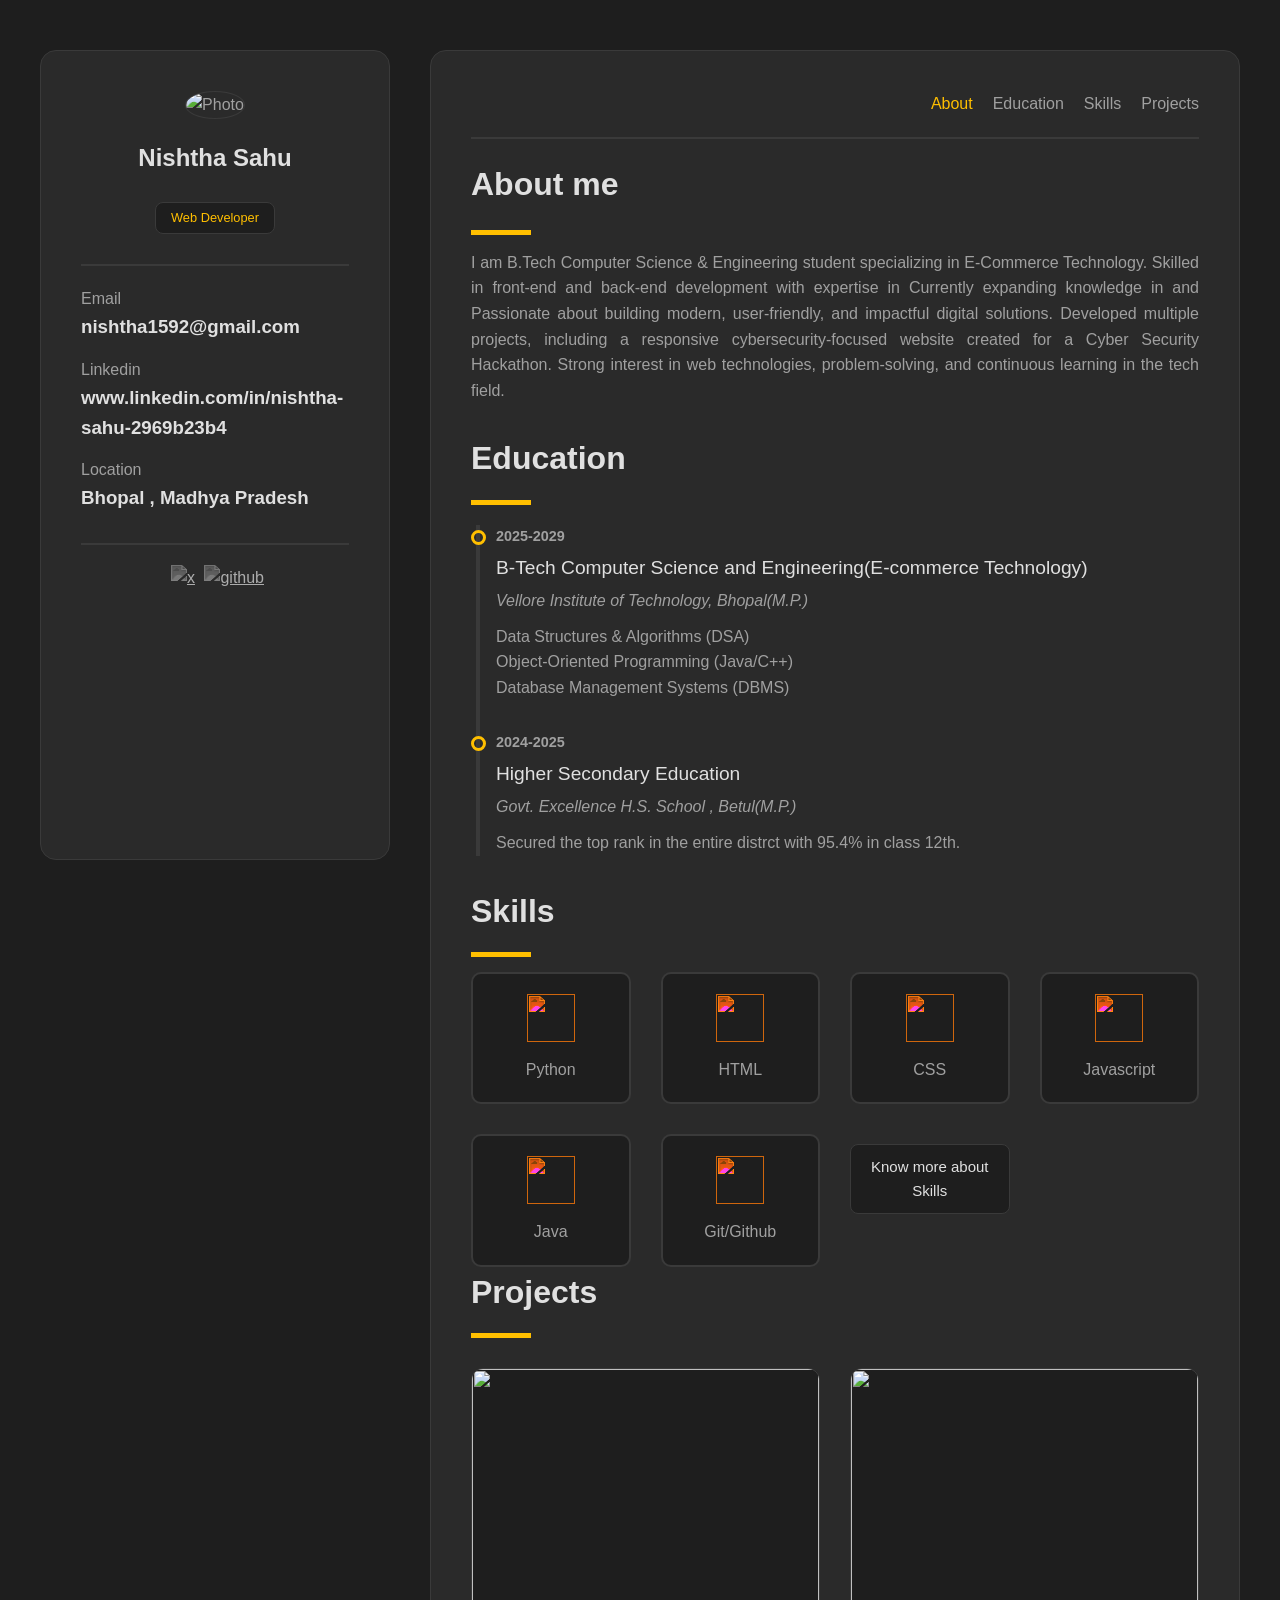
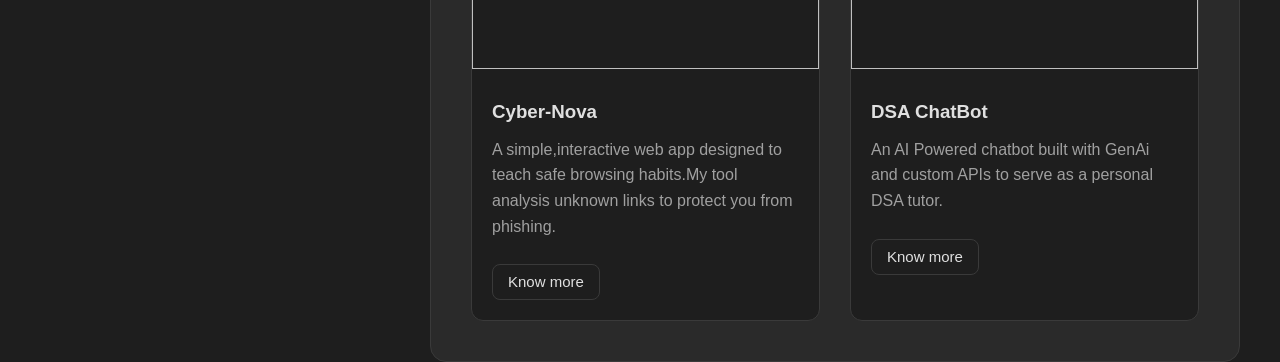
==== index.html @ 009015fe "Add files via upload" ====
<!DOCTYPE html>
<html lang="en">
<head>
    <meta charset="UTF-8">
    <meta name="viewport" content="width=device-width, initial-scale=1.0">
    <title>Portfolio</title>
    <link rel="stylesheet" href="./style.css">
    <link
  href="https://cdn.jsdelivr.net/npm/remixicon@4.9.0/fonts/remixicon.css"
  rel="stylesheet"
/>
    
</head>
<body>
    <!-- main-container -->
    <div class="main-container">
        <!-- Sidebar -->
            <div class="sidebar">
                <div class="profile">
                    <img src="https://i.pinimg.com/736x/c0/27/be/c027bec07c2dc08b9df60921dfd539bd.jpg" alt="Photo">
                    <h2 class="name">Nishtha Sahu</h2>
                    <span>Web Developer</span>
                </div>
                <div class="contact">
                    <div class="email">
                         <p>Email</p>
                        <h3>nishtha1592@gmail.com</h3>
                    </div>
                    <div class="phone">
                        <p>Linkedin</p>
                        <h3>www.linkedin.com/in/nishtha-sahu-2969b23b4</h3>
                    </div>
                     <div class="location">
                        <p>Location</p>
                        <h3>Bhopal , Madhya Pradesh</h3>  
                    </div>
                </div>
                <div class="social">
                       
                        <a href="nishtha1592@gmail.com"><img src="https://simpleicons.org/icons/gmail.svg" alt="x"></a>
                        <a href="https://github.com/nishtha1592-cell"><img src="https://simpleicons.org/icons/github.svg" alt="github"></a>
                        
                </div>
            </div>
         <!-- Main-content  -->
          <div class="main-content">
            <div class="navigation"> <!-- Navigation -->
                <nav class="nav"> 
                   <a href="#about" class="active">About</a>
                   <a href="#edu">Education</a>
                   <a href="#skills">Skills </a>
                   <a href="#Project">Projects</a>
                </nav>
            </div>
            <div id="about">
                <h2 id="heading">About me</h2>
                <div class="line"></div>
                <p>I am B.Tech Computer Science & Engineering student specializing in E-Commerce Technology. Skilled in front-end and back-end development with expertise in <span HTML, CSS, JavaScript, and responsive web design.></span>
                    Currently expanding knowledge in <span Java ></span> and <span software development.></span> Passionate about building modern, user-friendly, and impactful digital solutions.
                    Developed multiple projects, including <span“CyberNova,”></span>a responsive cybersecurity-focused website created for a Cyber Security Hackathon. 
                    Strong interest in web technologies, problem-solving, and continuous learning in the tech field.</p>
            </div>
            <div id="edu">
                <h2>Education</h2>
                <div class="line"></div>
                <div class="edutech">
                    <div class="first">
                    <h4 class="year">2025-2029</h4>
                    <h3 class="course">B-Tech Computer Science and Engineering(E-commerce Technology) </h3>
                    <p class="clg">Vellore Institute of Technology, Bhopal(M.P.)</p>
                    <p class="goal">Data Structures & Algorithms (DSA)</p>
                    <p class="goal ">Object-Oriented Programming (Java/C++) </p>
                    <p class="goal">Database Management Systems (DBMS)</p> 
                    <div class="circle"></div>
                </div>
                 <div class="second">
                    <h4 class="year">2024-2025</h4>
                    <h3 class="course">Higher Secondary Education </h3>
                    <p class="clg">Govt. Excellence H.S. School , Betul(M.P.)</p>
                    <p class="goal">Secured the top rank in the entire distrct with 95.4% in class 12th. </p>
                    <div class="circle"></div>
                </div>
                <div class="linear"></div>
                </div>
            </div>
            <div id="skills">
                 <h2>Skills</h2>
                <div class="line"></div>
                <div class="grid">
                    
                    <div class="box">
                        <img src="https://simpleicons.org/icons/python.svg" alt="">
                        <h3>Python</h3>
                    </div>
                    <div class="box">
                        <img src="https://simpleicons.org/icons/html5.svg" alt="">
                        <h3>HTML</h3>
                    </div>
                    <div class="box">
                         <img src="https://simpleicons.org/icons/css.svg" alt="">
                        <h3>CSS</h3>
                    </div>
                    <div class="box">
                         <img src="https://simpleicons.org/icons/javascript.svg" alt="">
                        <h3>Javascript</h3>
                    </div>
                    <div class="box">
                         <img src="https://cdn-icons-png.flaticon.com/512/152/152760.png" alt="">
                        <h3>Java</h3>
                    </div>
                    <div class="box">
                         <img src="https://simpleicons.org/icons/github.svg" alt="">
                        <h3>Git/Github</h3>
                    </div>
                    <a href="./index2.html">Know more about Skills</a>
                </div>
                
            </div>
            <div id="project">
                 <h2>Projects</h2>
                <div class="line"></div>
                <div class="special">
                    <div class="one">
                        <img src="https://cyber-nova-nine.vercel.app/lock.jpg" alt="">
                       <div class="card">
                         <h3>Cyber-Nova</h3>
                         <p>A simple,interactive web app designed to teach safe browsing habits.My tool analysis unknown links to protect you from phishing.</p>
                         <a href="https://cyber-nova-nine.vercel.app/">Know more</a>
                       </div>
                    </div>
                    <div class="one">
                        <img src="https://www.shutterstock.com/image-photo/person-using-smartphone-interact-friendly-600nw-2482428287.jpg" alt="">
                        <div class="card">
                         <h3>DSA ChatBot</h3>
                         <p>An AI Powered chatbot built with GenAi and custom APIs to serve as a personal DSA tutor.</p>
                         <a href="./project2.html">Know more</a>
                        </div>
                    </div>
                </div>
            </div>

          </div>
    </div>
</body>
</html>
---- style.css ----
*{
    padding: 0px;
    margin: 0px;
    box-sizing: border-box;
}

body{
    background-color: #1e1e1e;
    font-family: sans-serif;
    color: #a0a0a0;
    line-height: 1.6;
}
/* Main-Container */
.main-container{
    display: grid;
    grid-template-columns: 350px 1fr;
    padding-top: 50px;
    margin: auto;
    max-width: 1200px;
    gap: 40px;
}
/* Sidebar */
.sidebar{
     height: 90vh;
    background-color:#2a2a2a;
    border: 1px solid #3a3a3a;
    border-radius: 16px;
    position: sticky;
    top: 40px;
    padding: 40px;
 
}
/* Main content */
.main-content{
     background-color:#2a2a2a;
    border: 1px solid #3a3a3a;
    border-radius: 16px;
    padding: 40px;
}

/* Profile Section */

.profile{
    text-align: center;
}
.profile img{
     height: 120px;
    width: 120px;
    border-radius: 50%;
    border: 1px solid #3a3a3a;
}

.profile h2{
    font-size: 1.5rem;
    font-weight: 700;
    margin-top: 20px;
    color: #e0e0e0;
}

.profile span{
    background-color: #1e1e1e;
    padding: 5px 15px;
    color: #FFBF00;
    border: 1px solid #3a3a3a;
    font-size: 0.8rem;
    border-radius: 8px;
    display: inline-block;
    margin-top: 10px;
}

/* Contact Section*/

.contact{
     margin-top: 30px;
    border-top: 2px solid #3a3a3a;
    padding-top:20px;
}

.contact h3{
    color: #e0e0e0;
    text-decoration: none;
}

.contact p{
    font-weight: 500;
    font-size: 1 rem;
    color: #a0a0a0;
}

.email,.phone{
     margin-bottom: 15px;
}

/* Social section */

.social{
      margin-top: 30px;
    border-top: 2px solid #3a3a3a;
    padding-top:20px;
    text-align: center;
}

.social img{
     height: 24px;
    width: 24px;
    margin-left: 5px;
    filter: grayscale(1) invert(0.7);
    transition: filter 0.3s ease;

}

.social img:hover{
     filter: grayscale(0) invert(0);

}

/* Main content */
/* Nevigation bar */
.navigation{
    border-bottom: 2px solid #3a3a3a;
    margin-bottom: 20px;
    padding-bottom: 20px;
}

nav{
    display: flex;
    justify-content: flex-end;
    gap: 20px;
}

nav a{
    text-decoration: none;
    color: #a0a0a0;
    font-weight: 500;
    transition: color 0.3s ease;
}

.active ,nav a:hover {
    color:#FFBF00;
}

/* About section */
 h2{
     color: #e0e0e0;
    font-size: 2rem;
    margin-bottom: 15px;
     
}

#about p{
     text-align: justify;
    color: #a0a0a0;   
}

.line{
     width: 60px;
    height: 5px;
    background-color: #FFBF00;
    margin-bottom: 15px;
}
#heading{
    margin-bottom: 20px;
}

.about p span{
    color: #edbc26;
}

/* Education section */
#edu{
    margin-top: 30px;
}

.edutech{
     position: relative;
    margin-top: 20px;
}

.first,.second{
     margin-bottom: 30px;
    padding-left: 25px;
    position: relative;
}

.year{
     font-size: 0.9rem;
    color: #a0a0a0;
    margin-bottom: 5px;
}

.course{
     color: #e0e0e0;
    font-size: 1.2rem;
    font-weight: 500;
    margin-bottom: 5px;
}

.clg{
     font-style: italic;
    color: #a0a0a0;
    margin-bottom: 10px;

}

.goal{
     color: #a0a0a0;

}

.circle{
     height: 15px;
    width: 15px;
    border: 3px solid #FFBF00;
    border-radius: 50%;
    position: absolute;
    top:5px;
    left: 0px;
    z-index: 5;
}
.linear{
     position: absolute;
    width: 2px;
    top:0px;
    bottom: 0px;
    left: 5px;
    border: 2px solid #3a3a3a;
}

/* Skills section */



.grid{
   
     display: grid;
    grid-template-columns: repeat(4, 1fr);
    grid-template-rows: 1fr  1fr  ;
     gap: 30px;

    
    text-align: center;
    
}

.box:hover{
     transform: scale(1.1);
    box-shadow: 0px 0px 10px 5px rgba(0, 0, 0, 0.3);

}
.box img{
     height: 48px;
    width: 48px;
    filter: invert(75%) sepia(50%) saturate(1000%) hue-rotate(350deg) brightness(110%) contrast(101%);
    margin-bottom: 15px;
}

.box h3{
     font-size: 1rem;
    font-weight: 500;
}

.box{
     padding: 20px;
    border-radius: 10px;
    border: 2px solid #3a3a3a;
    background-color: #1e1e1e;
    transition: all 0.3s ease;

}
.grid a{
    height: 70px;
    text-decoration: none;
    color: #e0e0e0;
    font-weight: 500;
    background-color: #1e1e1e;
    padding: 10px 15px;
    /* color: #FFBF00; */
    border: 1px solid #3a3a3a;
    font-size: 15px;
    border-radius: 8px;
    display: inline-block;
    margin-top: 10px;
    
}

/* Projects section */
.special{
    gap: 30px;
    margin-top: 30px;
    display: grid ;
    grid-template-columns: 1fr 1fr ;
    /* grid-template-rows: 1fr 1fr; */
    
}

.one{
    background-color: #1e1e1e;
    border-radius: 12px;
    border: 1px solid #3a3a3a;
    overflow: hidden;
    transition: transform 0.5s ease, box-shadow 0.5s ease;
}

.one:hover{
    transform: translateY(-10px);
    box-shadow: 0px 0px 10px 5px rgba(0, 0, 0, 0.3);
}

.one img{
     height: 300px;
    width: 100%;
    object-fit: cover;
}

.card{
    padding: 20px;
}
.one h3{
     color: #e0e0e0;
    margin-bottom: 10px;
    cursor: pointer;
}

.one p{
     color: #a0a0a0;
    line-height: 1.6;
    margin-bottom: 15px;
}
.special a{
    text-decoration: none;
    color: #e0e0e0;
    font-weight: 500;
    background-color: #1e1e1e;
    padding: 5px 15px;
    /* color: #FFBF00; */
    border: 1px solid #3a3a3a;
    font-size: 15px;
    border-radius: 8px;
    display: inline-block;
    margin-top: 10px;
}



@media screen and (max-width:1200px) {
    .main-container{
        grid-template-columns: 1fr;
        padding: 20px;
    }

    .sidebar{
        position: static;
        height: auto;
    }
}

@media screen and (max-width:750px) {
    .project-container{
        grid-template-columns: 1fr;
    }

    #navigation nav {
        /* Adjust nav for smaller screens */
        justify-content: center;
        flex-wrap: wrap;
    }

    .sidebar{
        display: flex;
        justify-content: center;
        gap: 40px;
    }
}
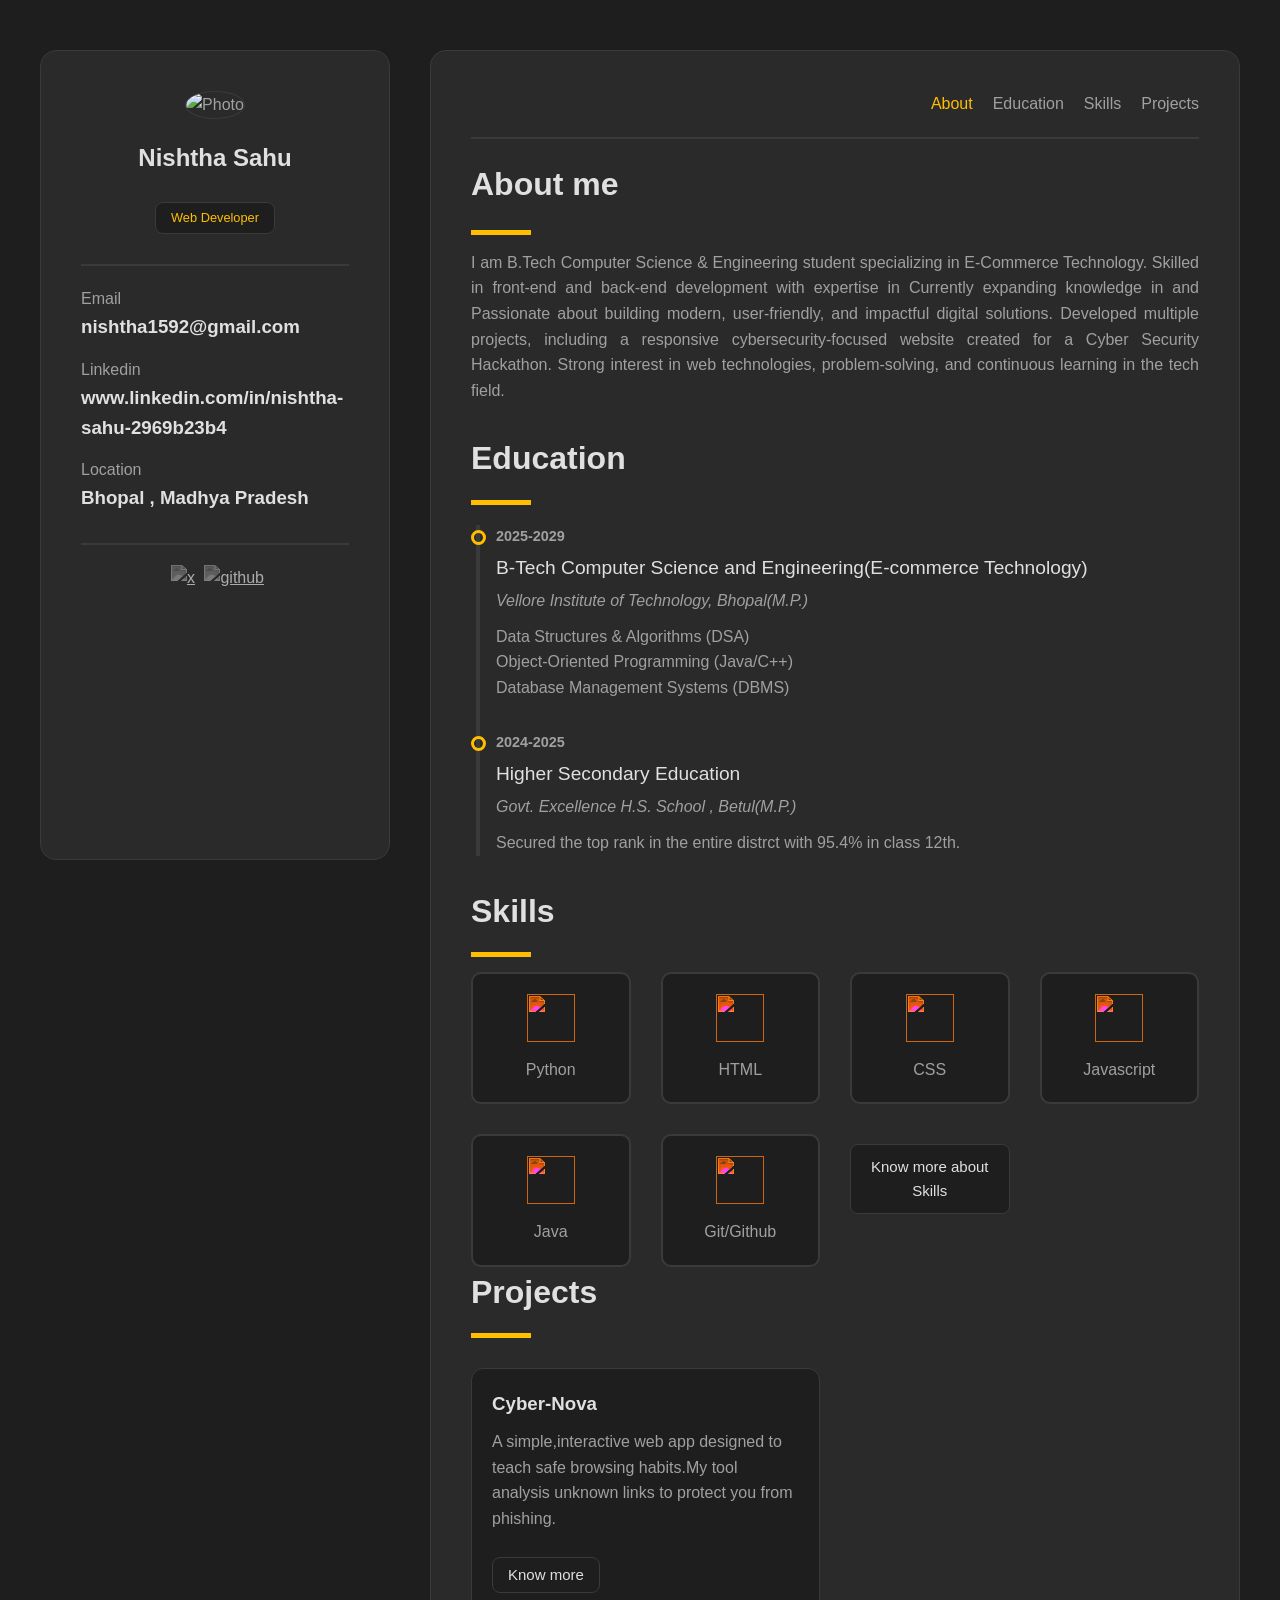
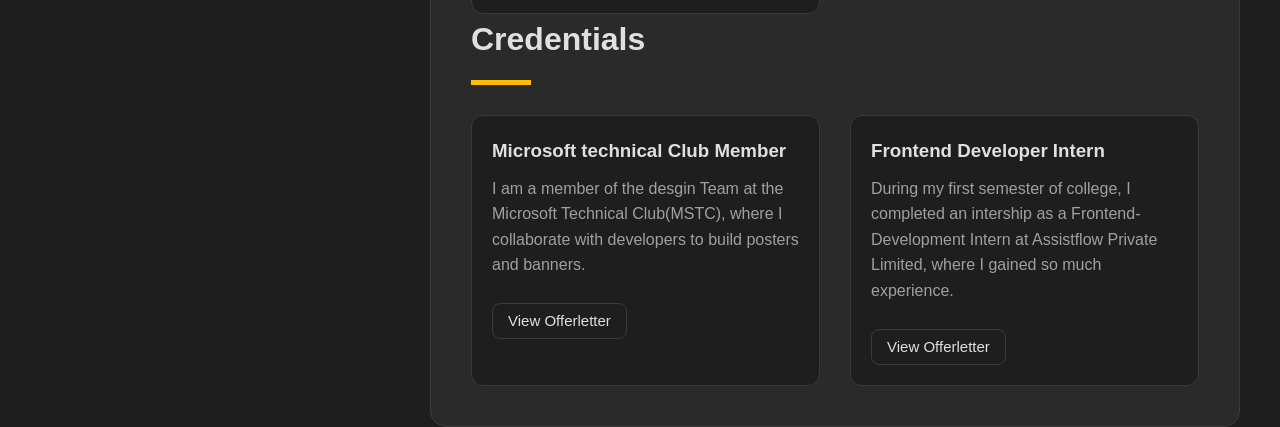
==== commit 77c3a9d4: "Update index.html" ====
--- a/index.html
+++ b/index.html
@@ -121,25 +121,43 @@
                 <div class="line"></div>
                 <div class="special">
                     <div class="one">
-                        <img src="https://cyber-nova-nine.vercel.app/lock.jpg" alt="">
+                        <!-- <img src="https://cyber-nova-nine.vercel.app/lock.jpg" alt=""> -->
                        <div class="card">
                          <h3>Cyber-Nova</h3>
                          <p>A simple,interactive web app designed to teach safe browsing habits.My tool analysis unknown links to protect you from phishing.</p>
                          <a href="https://cyber-nova-nine.vercel.app/">Know more</a>
                        </div>
                     </div>
-                    <div class="one">
+                    <!-- <div class="one">
                         <img src="https://www.shutterstock.com/image-photo/person-using-smartphone-interact-friendly-600nw-2482428287.jpg" alt="">
                         <div class="card">
                          <h3>DSA ChatBot</h3>
                          <p>An AI Powered chatbot built with GenAi and custom APIs to serve as a personal DSA tutor.</p>
                          <a href="./project2.html">Know more</a>
                         </div>
+                    </div> -->
+                </div>
+                 <div id="credentials">
+                <h2>Credentials</h2>
+                <div class="line"></div>
+                <div class="special">
+                    <div class="one">
+                       <div class="card">
+                         <h3>Microsoft technical Club Member</h3>
+                         <p>I am a member of the desgin Team at the Microsoft Technical Club(MSTC), where I collaborate with developers to build posters and banners.</p>
+                         <a href="https://drive.google.com/file/d/17iY5yHxjGAuje8xhlCvNRBYy43LScEMm/view?usp=drivesdk">View Offerletter</a>
+                       </div>
                     </div>
-                </div>
+                    <div class="one">
+                        <div class="card">
+                         <h3>Frontend Developer Intern</h3>
+                         <p>During my first semester of college, I completed an intership as a Frontend-Development Intern at Assistflow Private Limited, where I gained so much experience.</p>
+                         <a href="https://drive.google.com/file/d/1jhJ6im799fXoVFDMHx3Uf0g4hwBNQNvh/view?usp=drivesdk">View Offerletter</a>
+                        </div>
+                    </div>
             </div>
 
           </div>
     </div>
 </body>
-</html>+</html>
--- a/style.css
+++ b/style.css
@@ -355,9 +355,19 @@
 }
 
 @media screen and (max-width:750px) {
-    .project-container{
+     .grid{
+        display: grid;
+          grid-template-columns: repeat(auto-fit, minmax(120px, 1fr));
+        justify-content: center;
+        gap: 15px;
+    }
+
+    .special{
+         display: grid;
         grid-template-columns: 1fr;
-    }
+        grid-template-rows: 1fr;
+    }
+
 
     #navigation nav {
         /* Adjust nav for smaller screens */
@@ -370,4 +380,4 @@
         justify-content: center;
         gap: 40px;
     }
-}+}
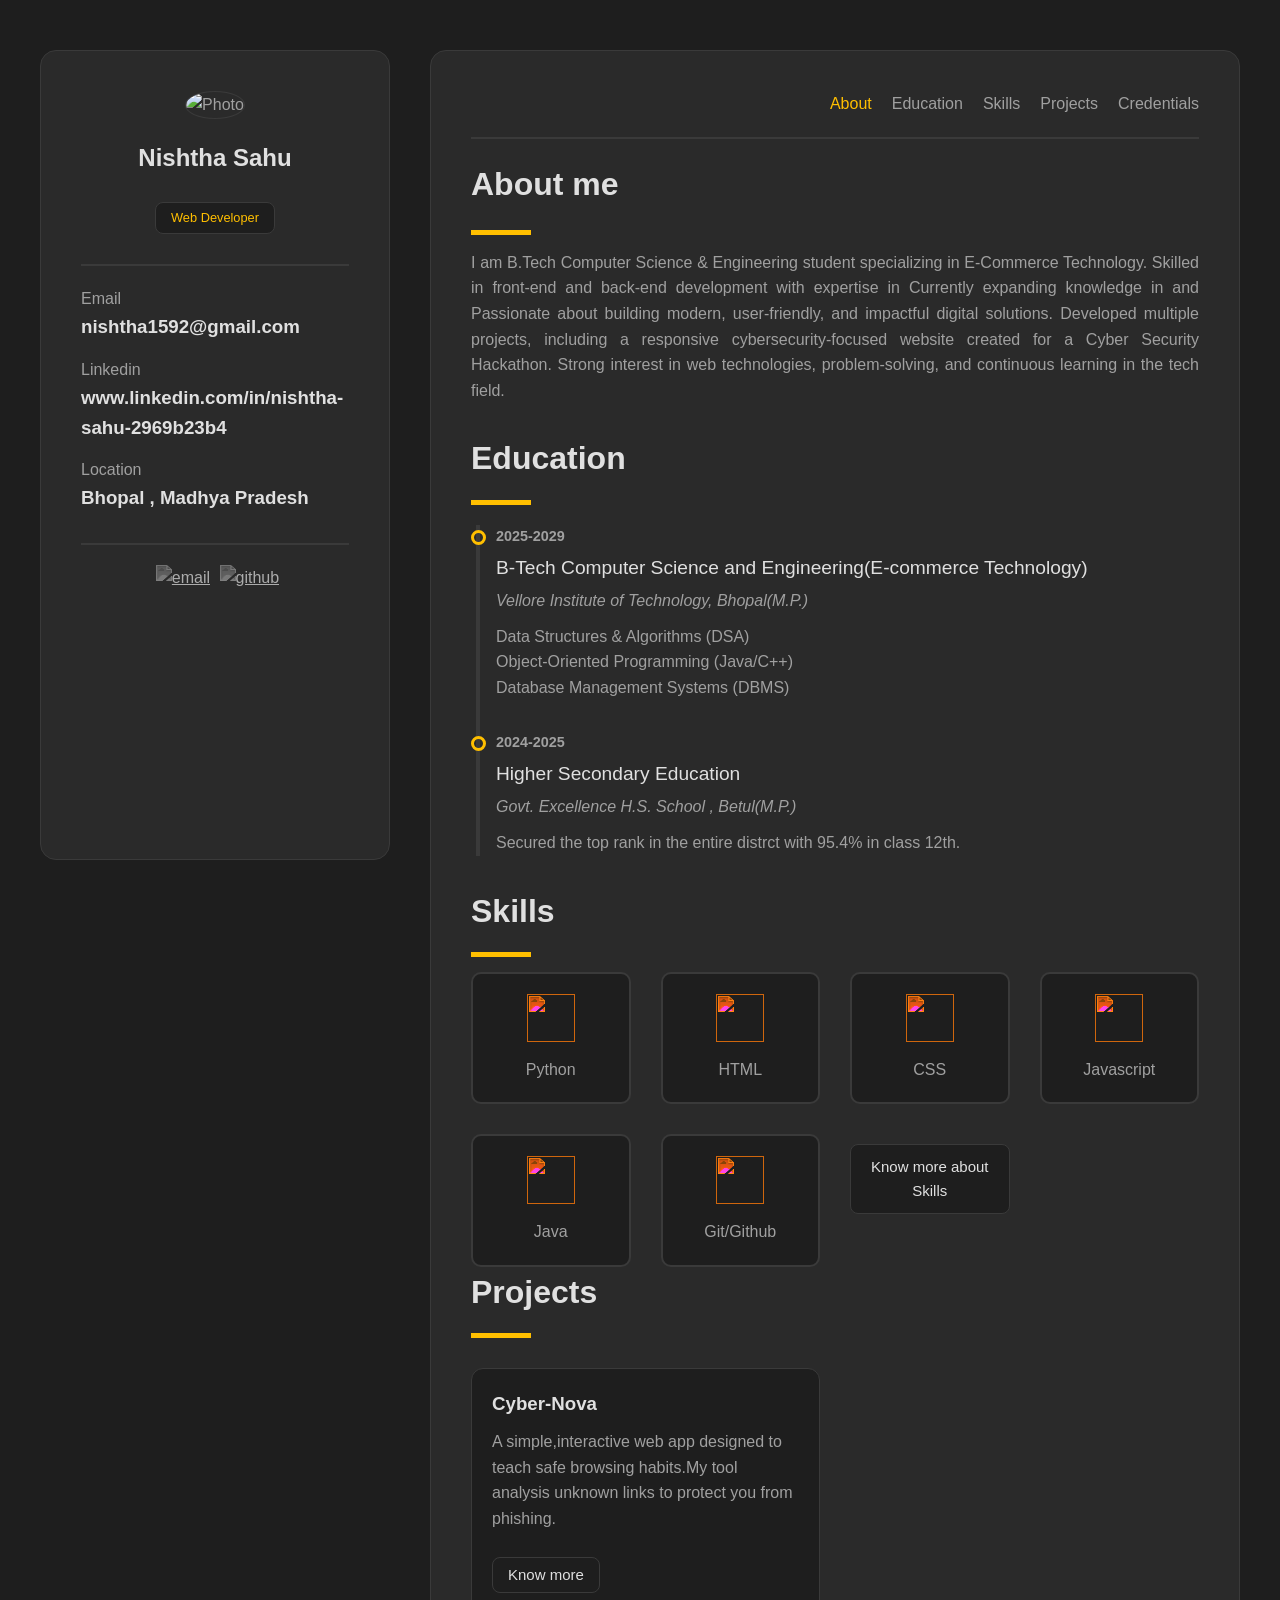
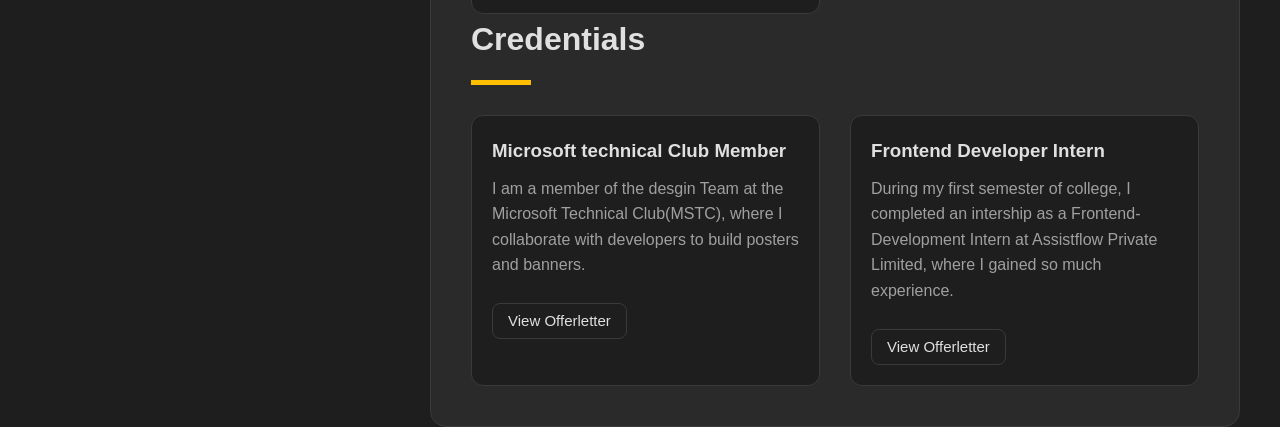
==== commit 0f90502b: "Update index.html" ====
--- a/index.html
+++ b/index.html
@@ -37,7 +37,7 @@
                 </div>
                 <div class="social">
                        
-                        <a href="nishtha1592@gmail.com"><img src="https://simpleicons.org/icons/gmail.svg" alt="x"></a>
+                        <a href="mailto:nishtha1592@gmail.com"><img src="https://simpleicons.org/icons/gmail.svg" alt="email"></a>
                         <a href="https://github.com/nishtha1592-cell"><img src="https://simpleicons.org/icons/github.svg" alt="github"></a>
                         
                 </div>
@@ -50,6 +50,7 @@
                    <a href="#edu">Education</a>
                    <a href="#skills">Skills </a>
                    <a href="#Project">Projects</a>
+                   <a href="#credentials">Credentials</a>
                 </nav>
             </div>
             <div id="about">
@@ -116,7 +117,7 @@
                 </div>
                 
             </div>
-            <div id="project">
+            <div id="Project">
                  <h2>Projects</h2>
                 <div class="line"></div>
                 <div class="special">
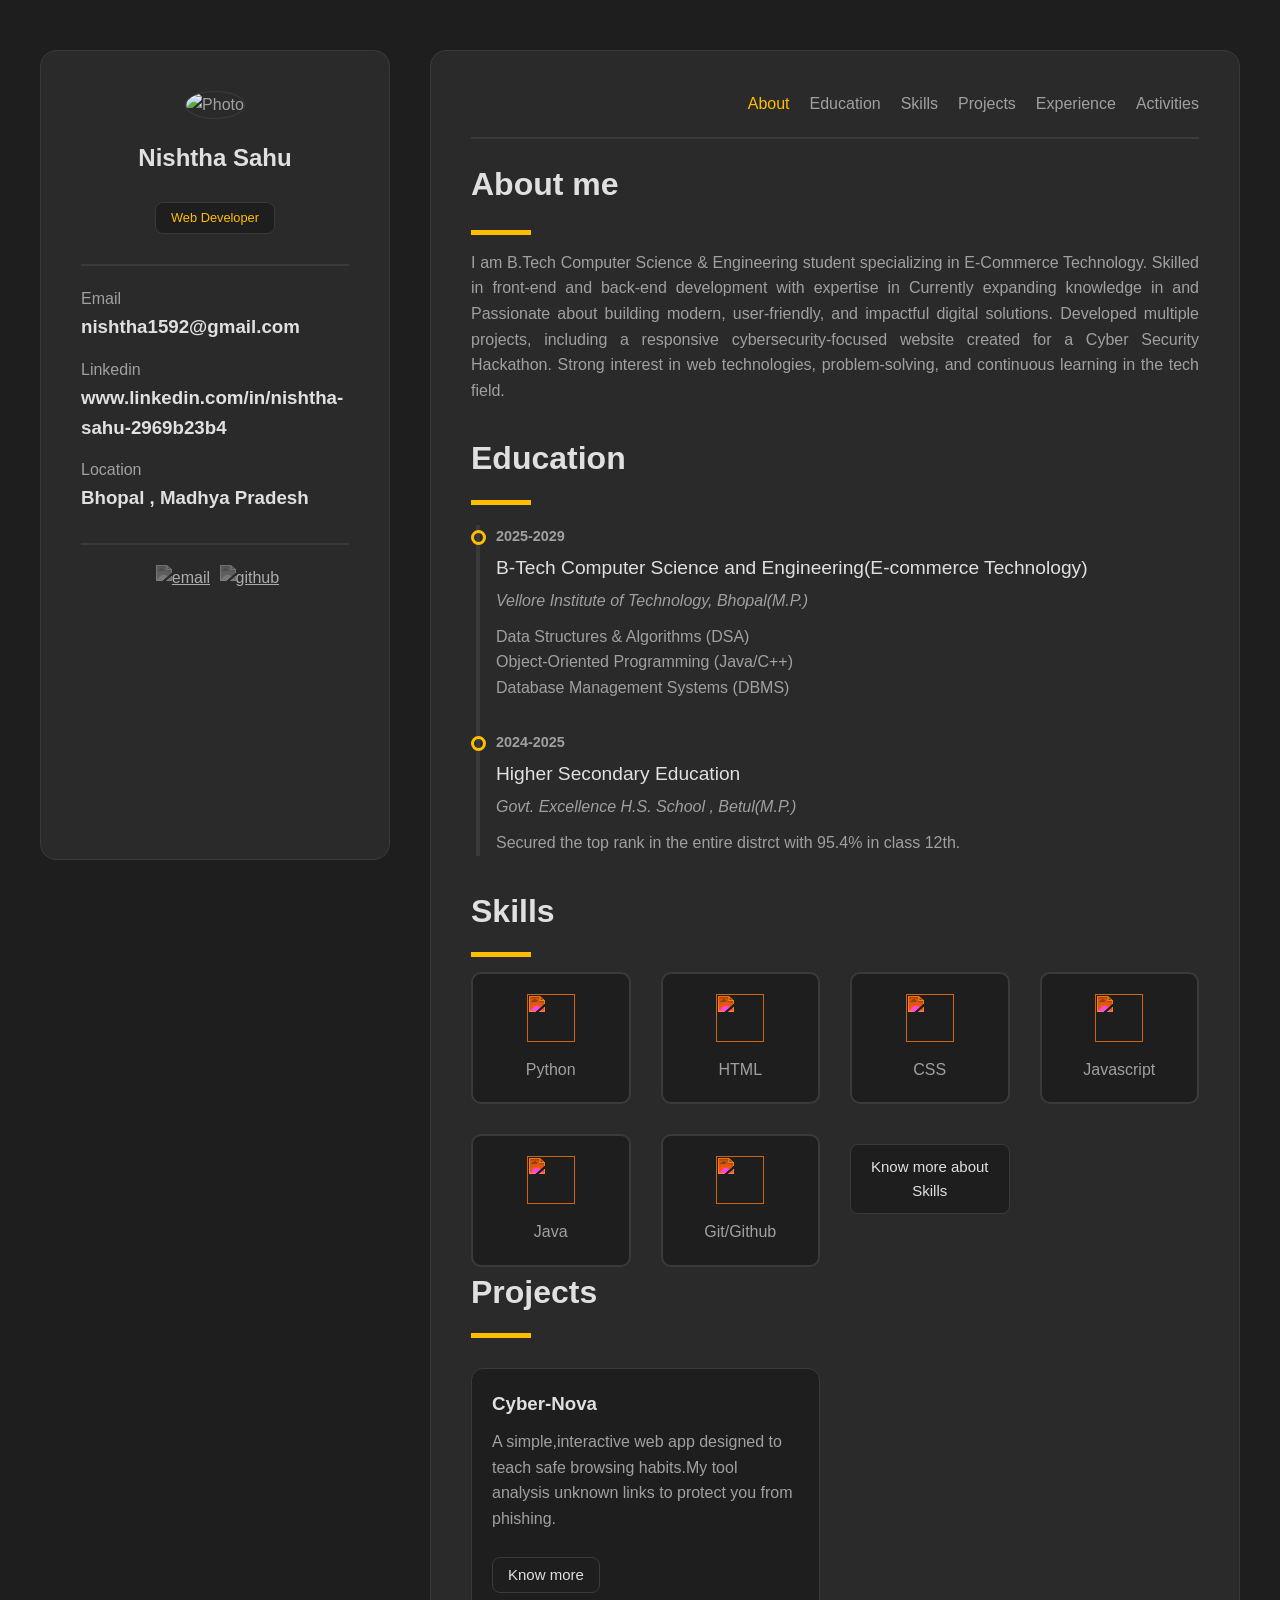
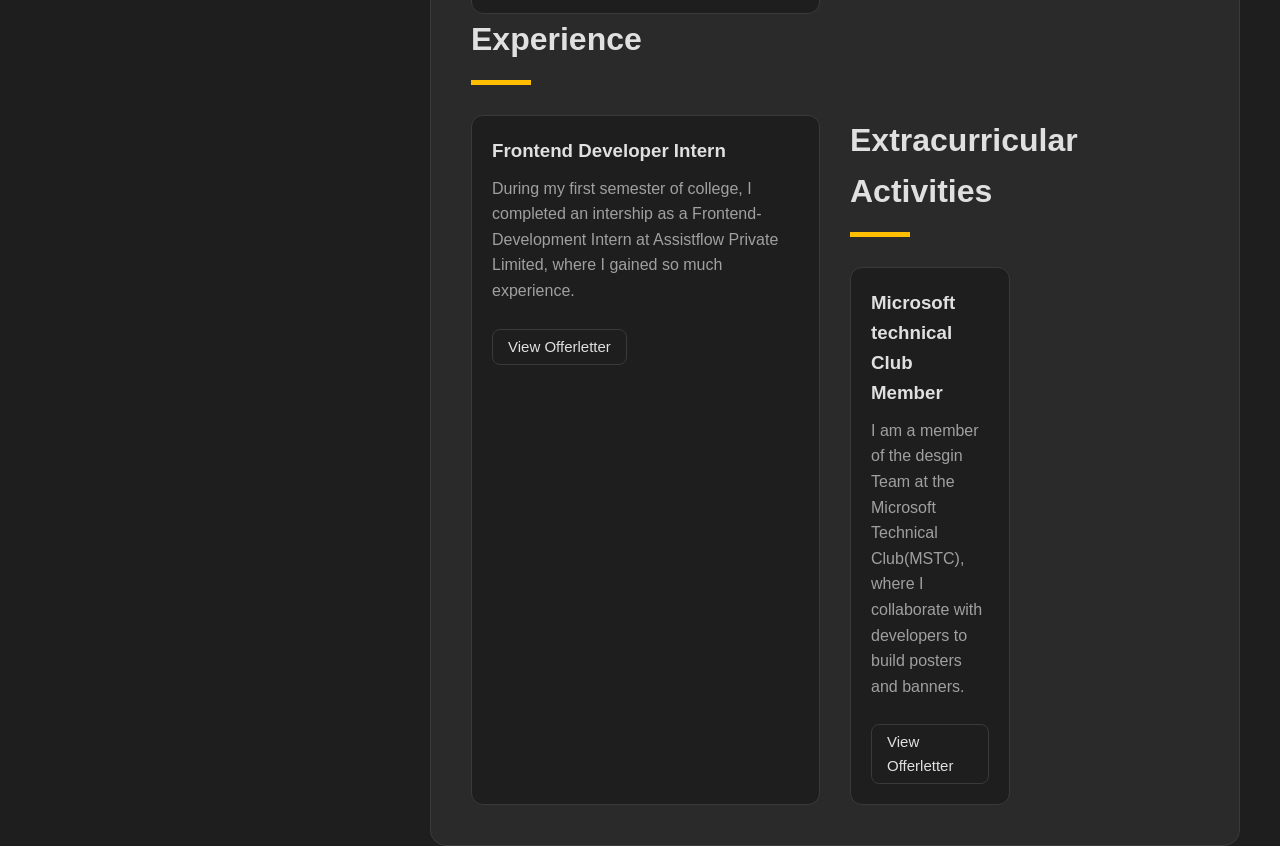
==== commit 7d09780b: "Update index.html" ====
--- a/index.html
+++ b/index.html
@@ -50,7 +50,8 @@
                    <a href="#edu">Education</a>
                    <a href="#skills">Skills </a>
                    <a href="#Project">Projects</a>
-                   <a href="#credentials">Credentials</a>
+                   <a href="#credentials">Experience</a>
+                   <a href="#activities">Activities</a>
                 </nav>
             </div>
             <div id="about">
@@ -138,8 +139,19 @@
                         </div>
                     </div> -->
                 </div>
-                 <div id="credentials">
-                <h2>Credentials</h2>
+                 <div id="experience">
+                <h2>Experience</h2>
+                <div class="line"></div>
+                <div class="special">
+                    <div class="one">
+                        <div class="card">
+                         <h3>Frontend Developer Intern</h3>
+                         <p>During my first semester of college, I completed an intership as a Frontend-Development Intern at Assistflow Private Limited, where I gained so much experience.</p>
+                         <a href="https://drive.google.com/file/d/1jhJ6im799fXoVFDMHx3Uf0g4hwBNQNvh/view?usp=drivesdk">View Offerletter</a>
+                        </div>
+                    </div>
+                     <div id="activities">
+                <h2>Extracurricular Activities</h2>
                 <div class="line"></div>
                 <div class="special">
                     <div class="one">
@@ -149,13 +161,6 @@
                          <a href="https://drive.google.com/file/d/17iY5yHxjGAuje8xhlCvNRBYy43LScEMm/view?usp=drivesdk">View Offerletter</a>
                        </div>
                     </div>
-                    <div class="one">
-                        <div class="card">
-                         <h3>Frontend Developer Intern</h3>
-                         <p>During my first semester of college, I completed an intership as a Frontend-Development Intern at Assistflow Private Limited, where I gained so much experience.</p>
-                         <a href="https://drive.google.com/file/d/1jhJ6im799fXoVFDMHx3Uf0g4hwBNQNvh/view?usp=drivesdk">View Offerletter</a>
-                        </div>
-                    </div>
             </div>
 
           </div>
